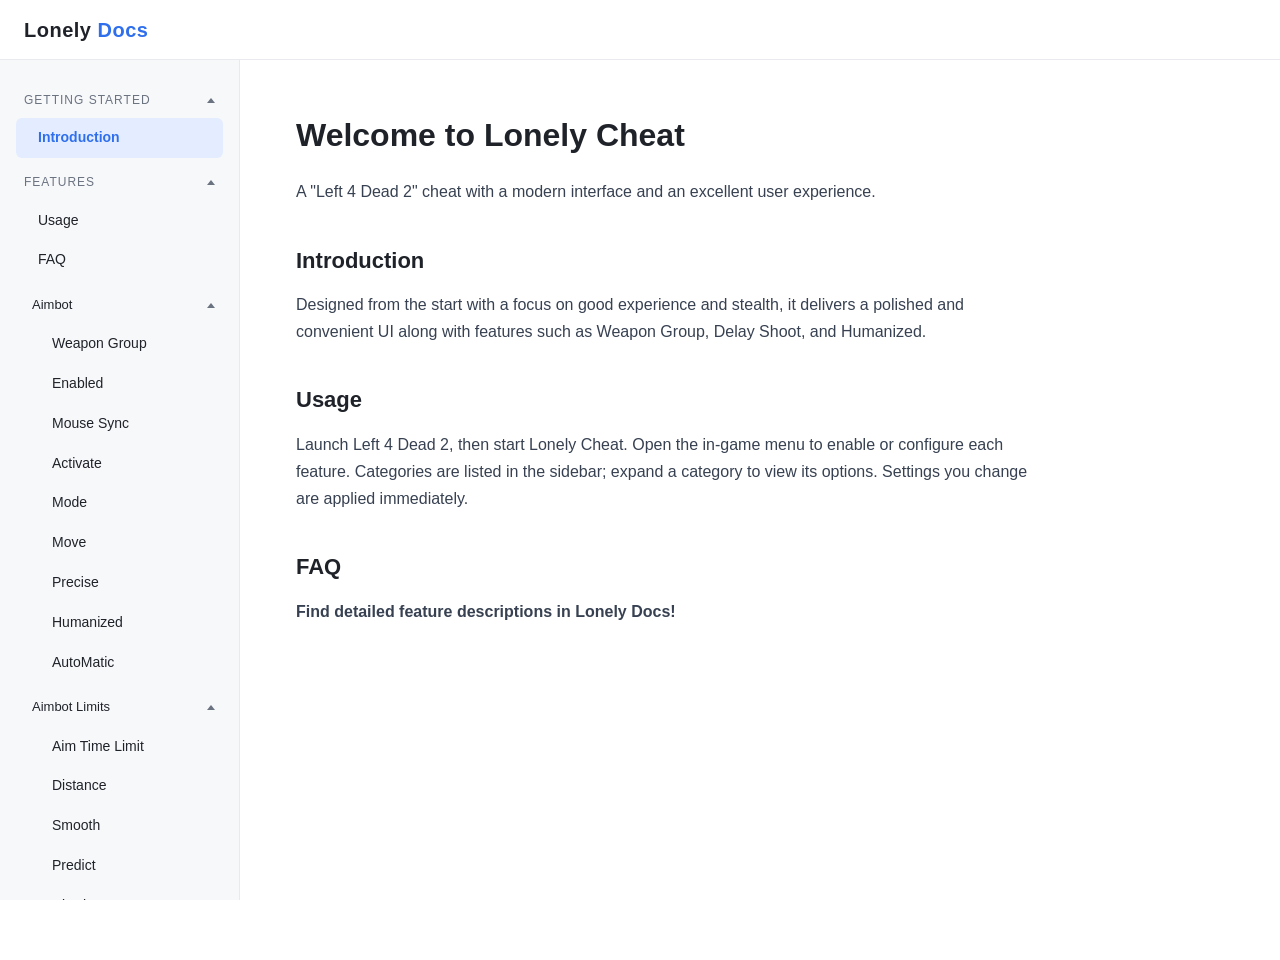
==== index.html @ dbe841a7 "Add files via upload" ====
<!DOCTYPE html>
<html lang="en" data-page-node-id="TWaEena0RB8zqycP73NaQF"><head data-page-node-id="ee7ue9ihK9LDxUNMTXbMJ4">
  <meta charset="UTF-8" data-page-node-id="ir3PbhLBGocO0jrNj20sPI">
  <meta name="viewport" content="width=device-width, initial-scale=1.0" data-page-node-id="0yFgNMS9uBbjNXcHf9KOQh">
  <title data-page-node-id="skh3lBYsMeI4KXrfyc61DO">Lonely Docs</title>
  <link rel="stylesheet" href="style.css">
</head>
<body data-page-node-id="sMgWPGtuJIekgWDn5IrTgH" style="">
  <header class="topbar" data-page-node-id="xSVtLVDdO28h2l5P3CCzaC">
    <div class="brand" data-page-node-id="O9jQbfUGD59q1PPh4cZnv0">Lonely<span class="accent" data-page-node-id="ARyO6evqen1qBCwlKN5RWr"> Docs</span></div>
  </header>

  <aside class="sidebar" data-page-node-id="xNDHbXEqD3BDfNd4djfxDy">
    <details class="nav-group" open="" data-page-node-id="PaTcEHODRsr4pSQj0HHpxf">
      <summary data-page-node-id="n2BCaDmBmj9myY1vTdAESM" style="">Getting Started</summary>
      <div class="nav-content" data-page-node-id="xqxPW1Cj2kSIGR5vb9UBGr"><div class="nav-inner" data-page-node-id="kvCGvlrpyUPJoiDVLfxTAM">
        <a href="#intro" class="active" data-page-node-id="cYjnLKFcjLoSVCtdJL9Pfv">Introduction</a>
      </div></div>
    </details>
    <details class="nav-group" open="" data-page-node-id="G42Qch5GoVU4BBoeBfenEx">
      <summary data-page-node-id="p2rBZmAOSNsaoQbU8z2923" style="">Features</summary>
      <div class="nav-content" data-page-node-id="YyXeVk9UZxmxxfqzjSUjbA"><div class="nav-inner" data-page-node-id="nFHi4CRagEG9JFHlyq8Exx">
        <a href="#usage" data-page-node-id="8CfilMLWXd7CyLxYHlJzac">Usage</a>
        <a href="#faq" data-page-node-id="7BvmZrFtnzemBhcYlGuAry">FAQ</a>

        <details class="nav-group sub" open="" data-page-node-id="ZcyasRo8X3AGGmtHTrOnH9">
          <summary data-page-node-id="n8AsLjGM885Q8MICvCVn1Y">Aimbot</summary>
          <div class="nav-content" data-page-node-id="xMd4qjWnEll45GNBcqU2BU"><div class="nav-inner" data-page-node-id="pjn4ZHjPscu2i6A7jBXuKR">
            <a href="aimbot.html#wp-group" data-page-node-id="ih8MF6CgJDy4vCEsTlDnn2">Weapon Group</a>
            <a href="aimbot.html#ab-enabled" data-page-node-id="GaJBde3t4aGHg0BXz0iu3w">Enabled</a>
            <a href="aimbot.html#ab-mouse-sync" data-page-node-id="p6qWrkGRvvMyDGLyC7roIQ">Mouse Sync</a>
            <a href="aimbot.html#ab-activate" data-page-node-id="NN9Zv8vB0vPOJeucFx1aSg">Activate</a>
            <a href="aimbot.html#ab-mode" data-page-node-id="aSmYmgAsTipD4ZfvuMBtuA">Mode</a>
            <a href="aimbot.html#ab-move" data-page-node-id="NJNJK8BIPd0UpeQEgKL50z">Move</a>
            <a href="aimbot.html#ab-precise" data-page-node-id="JxR42i6nMqmFwolBD2n1vH">Precise</a>
            <a href="aimbot.html#ab-humanized" data-page-node-id="OKYeSVNBA8SJhVqH8wqLEd">Humanized</a>
            <a href="aimbot.html#ab-automatic" data-page-node-id="y2AwFS7OewVr6ql2xG8SGG">AutoMatic</a>
          </div></div>
        </details>

        <details class="nav-group sub" open="" data-page-node-id="lItRyBbnXcdhk36mDoEo0g">
          <summary data-page-node-id="4dKaqZmADXINYpxAv7hKcH">Aimbot Limits</summary>
          <div class="nav-content" data-page-node-id="k6iFiEgJFjBFxoAZwPSDzd"><div class="nav-inner" data-page-node-id="aXehTtXccvfkNEH8EOS6Ac">
            <a href="aimbot-limits.html#ab-aim-time" data-page-node-id="qOqetUYJa8AOOSoJOgyKlt">Aim Time Limit</a>
            <a href="aimbot-limits.html#ab-distance" data-page-node-id="LsQmVUVCkGQHymhBBOCjoY">Distance</a>
            <a href="aimbot-limits.html#ab-smooth" data-page-node-id="e6GM3uGIUkSom4bpCIfx3R">Smooth</a>
            <a href="aimbot-limits.html#ab-predict" data-page-node-id="F0ggZhSdIBtI2J9vs88HyW">Predict</a>
            <a href="aimbot-limits.html#ab-hit-chance" data-page-node-id="vHSAYNyNOta3QDX9b6PkRX">Hit Chance</a>
            <a href="aimbot-limits.html#ab-delay-shoot" data-page-node-id="rvNHw4fclCj3ACQaocJsxa">Delay Shoot</a>
            <a href="aimbot-limits.html#ab-first-slow" data-page-node-id="aRW4kj8DMyCOgV3WytMHSE">First Slow</a>
            <a href="aimbot-limits.html#ab-rapid-fire" data-page-node-id="i9y10dtmdhIIC2ZEnWvCe2">Rapid Fire</a>
          </div></div>
        </details>

        <details class="nav-group sub" open="" data-page-node-id="lXVwEM5090tC0odi3JSQ8K">
          <summary data-page-node-id="eW1vblPpHkB7fGcJqtAYto">Triggerbot</summary>
          <div class="nav-content" data-page-node-id="qNYH9nYaJVcANs4E0U0DRW"><div class="nav-inner" data-page-node-id="EChI74fax3uPf43sAII1RZ">
            <a href="triggerbot.html#tb-enabled" data-page-node-id="fwYeqFAHas3UBxmi8RkMBd">Enabled</a>
            <a href="triggerbot.html#tb-first-slow" data-page-node-id="xT4IVGGMHdZ4PoCmOMq7Xe">First Slow</a>
            <a href="triggerbot.html#tb-hit-chance" data-page-node-id="ZRfhfoFPxeCx5cGEE6dvgs">Hit Chance</a>
            <a href="triggerbot.html#tb-interval" data-page-node-id="kDh1jlRz9L4kw3YSsKC0jn">Interval Delay</a>
            <a href="triggerbot.html#tb-distance" data-page-node-id="H180IXBg88IxCFAx7kUl0o">Distance</a>
            <a href="triggerbot.html#tb-hitbox" data-page-node-id="hgl7Bv8HWl9ArusDmr9Vnm">Hitbox</a>
          </div></div>
        </details>

        <details class="nav-group sub" open="" data-page-node-id="dVdD29XwjK5GXms2Pt1NPN">
          <summary data-page-node-id="58vghEGIk3pVf2wVqf660S">Accuracy</summary>
          <div class="nav-content" data-page-node-id="sbp4ESzG08lYNL7BMuvemH"><div class="nav-inner" data-page-node-id="MiDG7jLFzBpHm8aoHAQDzM">
            <a href="accuracy.html#ac-norecoil" data-page-node-id="vQRu5WKw6f71oNGrpXhM0z">No Recoil</a>
            <a href="accuracy.html#ac-nospread" data-page-node-id="R9jWr6EyrMbxyQLiay8FdL">No Spread</a>
            <a href="accuracy.html#ac-noshake" data-page-node-id="glDw109UuOpJzwPVCSbkc0">No Screen Shake</a>
          </div></div>
        </details>

        <details class="nav-group sub" open="" data-page-node-id="Tn4T3VrcgkAGGV745ziRrP">
          <summary data-page-node-id="bOQXM1XTjp7M5SVrWeGANk">Misc</summary>
          <div class="nav-content" data-page-node-id="Ajm83OCKwzDvGNaeAAD6NW"><div class="nav-inner" data-page-node-id="UtkhzA6m7gKbJ1bdM4V119">
            <a href="misc.html#mi-bunnyhop" data-page-node-id="6PoNqDSYaEaQRQOG0sN0O4">Bunnyhop</a>
            <a href="misc.html#mi-fastladder" data-page-node-id="DVqbc0P99hbdyAO3DPWggT">Fast Ladder</a>
            <a href="misc.html#mi-viewmodel" data-page-node-id="EHdGiPhzs2AkBzVZDO3jPZ">Viewmodel</a>
            <a href="misc.html#mi-nofog" data-page-node-id="yUo5xD4yjcY9yEqe0eJ81b">No Fog</a>
            <a href="misc.html#mi-novomit" data-page-node-id="5Jgp1fFqFs9CfNZgRJO3Mm">No Vomit</a>
            <a href="misc.html#mi-flashboost" data-page-node-id="PhL8jOjyQE7Bf3LIoPqLQd">Flash Boost</a>
            <a href="misc.html#mi-fullbright" data-page-node-id="0Z0YBsJDYopN18KsPZSJHn">FullBright</a>
            <a href="misc.html#mi-antishake" data-page-node-id="mUqtXb8uyFYW4V0qksov1j">Anti Shake</a>
          </div></div>
        </details>

        <details class="nav-group sub" open="" data-page-node-id="lfMfId5TidvpCZSdYkoL1k">
          <summary data-page-node-id="P5CHlW1HJjmwjEGL5zxazS">Settings</summary>
          <div class="nav-content" data-page-node-id="qYrVrE0GwadD0edWmm81ve"><div class="nav-inner" data-page-node-id="4ZlSs5T3UVnMNRsN0IBHpP">
            <a href="settings.html#st-watermark" data-page-node-id="lgEP5XFWJjDEG5EECeaI3q">Watermark</a>
          </div></div>
        </details>
      </div></div>
    </details>
  </aside>

  <main class="content" data-page-node-id="n5rQM5dyoZBOVCFRZSe1HP">
    <h1 data-page-node-id="Ys73UwlNND5XVE8SqMrUj9" style="">Welcome to Lonely Cheat</h1>
    <p data-page-node-id="o4NbtX8kN3cHf05vrxx0iq" style="white-space: pre-wrap;">A "Left 4 Dead 2" cheat with a modern interface and an excellent user experience.​</p>

    <h2 id="intro" data-page-node-id="KonEO6SugsaD9ngTZtJTzR" style="">Introduction</h2>
    <p data-page-node-id="NDhQqxRI0zFq2WC5O8KazL" style="">Designed from the start with a focus on good experience and stealth, it delivers a polished and convenient UI along with features such as Weapon Group, Delay Shoot, and Humanized.</p>

    <h2 id="usage" data-page-node-id="glwX3oY5sf7pOa6c6clodJ">Usage</h2>
    <p data-page-node-id="oDlZcldVbht5SlQgDCo035">Launch Left 4 Dead 2, then start Lonely Cheat. Open the in-game menu to enable or configure each feature. Categories are listed in the sidebar; expand a category to view its options. Settings you change are applied immediately.</p>

    <h2 id="faq" data-page-node-id="5yMVY4iMCwjZnVvJyCMXp2" style="">FAQ</h2>
    <p data-page-node-id="3Nm5QZPl91nzkyF8QMyoKw" style=""><b data-page-node-id="Bne3fK2LvGi6T0SQ1JD2Oj">Find detailed feature descriptions in Lonely Docs!</b></p>
  </main>

  <script data-page-node-id="G01HqoVSjpKIzFM3GFr7o5">
    // Collapse/expand: clicking a group title toggles .collapsed; CSS grid row height transition plays the animation
    document.querySelectorAll('.sidebar .nav-group > summary').forEach(function (summary) {
      summary.addEventListener('click', function (e) {
        e.preventDefault();
        summary.parentElement.classList.toggle('collapsed');
      });
    });

    // Document highlight: move active state to the clicked doc
    document.querySelectorAll('.sidebar a').forEach(function (link) {
      link.addEventListener('click', function () {
        document.querySelectorAll('.sidebar a.active').forEach(function (a) {
          a.classList.remove('active');
        });
        link.classList.add('active');
      });
    });
  </script>
</body></html>
---- style.css ----
:root {
  --bg: #ffffff;
  --sidebar-bg: #f7f8fa;
  --border: #e8eaed;
  --text: #1f2329;
  --text-muted: #6b7280;
  --accent: #2f6fed;
}

* { box-sizing: border-box; margin: 0; padding: 0; }

html, body { height: 100%; }

body {
  font-family: -apple-system, BlinkMacSystemFont, "Segoe UI", "PingFang SC",
               "Hiragino Sans GB", "Microsoft YaHei", sans-serif;
  color: var(--text);
  background: var(--bg);
  line-height: 1.7;
}

/* Top bar */
.topbar {
  position: fixed;
  top: 0; left: 0; right: 0;
  height: 60px;
  display: flex;
  align-items: center;
  padding: 0 24px;
  background: var(--bg);
  border-bottom: 1px solid var(--border);
  z-index: 10;
}

.topbar .brand {
  font-size: 20px;
  font-weight: 700;
  letter-spacing: 0.5px;
  color: var(--text);
}

.topbar .brand .accent { color: var(--accent); }

/* Sidebar */
.sidebar {
  position: fixed;
  top: 60px; left: 0; bottom: 0;
  width: 240px;
  background: var(--sidebar-bg);
  border-right: 1px solid var(--border);
  padding: 16px 16px;
  overflow-y: auto;
}

/* Collapsible sidebar groups */
.sidebar .nav-group { margin: 6px 0; }

.sidebar summary {
  display: flex;
  align-items: center;
  justify-content: space-between;
  list-style: none;
  cursor: pointer;
  user-select: none;
  padding: 8px;
  border-radius: 6px;
  font-size: 12px;
  text-transform: uppercase;
  letter-spacing: 1px;
  color: var(--text-muted);
}

.sidebar summary::-webkit-details-marker { display: none; }
.sidebar summary:hover { background: #eceef1; }

.sidebar summary::after {
  content: "";
  width: 0; height: 0;
  border-left: 4px solid transparent;
  border-right: 4px solid transparent;
  border-top: 5px solid var(--text-muted);
  transition: transform .25s ease;
}

/* Arrow points up when expanded, down when collapsed */
.sidebar .nav-group:not(.collapsed) summary::after { transform: rotate(180deg); }

/* Expand/collapse animation for group content (grid row height, height-adaptive) */
.sidebar .nav-content {
  display: grid;
  grid-template-rows: 1fr;
  transition: grid-template-rows .28s ease;
}
.sidebar .nav-group.collapsed .nav-content { grid-template-rows: 0fr; }
.sidebar .nav-content > .nav-inner { overflow: hidden; min-height: 0; }

/* Nested sub-category collapsible bar (indented, visually a child) */
.sidebar .nav-group.sub { margin-left: 4px; }
.sidebar .nav-group.sub > summary {
  font-size: 13px;
  text-transform: none;
  letter-spacing: 0;
  color: var(--text);
  padding-left: 12px;
}
.sidebar .nav-group.sub a { padding-left: 32px; }

.sidebar .nav-group a {
  display: block;
  padding: 8px 8px 8px 22px;
  border-radius: 6px;
  color: var(--text);
  text-decoration: none;
  font-size: 14px;
}

.sidebar .nav-group a:hover { background: #eceef1; }
.sidebar .nav-group a.active { background: #e3edff; color: var(--accent); font-weight: 600; }

/* Content area */
.content {
  margin-left: 240px;
  margin-top: 60px;
  padding: 48px 56px;
  max-width: 860px;
}

.content h1 { font-size: 32px; margin-bottom: 16px; }
.content h2 { font-size: 22px; margin: 36px 0 12px; }
.content h3 { font-size: 18px; margin: 28px 0 10px; }
.content h4 { font-size: 15px; margin: 20px 0 8px; color: #374151; }
.content p { margin-bottom: 16px; color: #374151; }
.content ul { margin: 0 0 16px 22px; }
.content li { margin-bottom: 6px; color: #374151; }
.content code {
  background: #f1f2f4;
  padding: 2px 6px;
  border-radius: 4px;
  font-size: 13px;
}

.card {
  border: 1px solid var(--border);
  border-radius: 10px;
  padding: 20px 24px;
  margin: 20px 0;
  background: #fafbfc;
}

@media (max-width: 720px) {
  .sidebar { display: none; }
  .content { margin-left: 0; padding: 32px 20px; }
}

/* Respect users who prefer reduced motion */
@media (prefers-reduced-motion: reduce) {
  .sidebar .nav-content,
  .sidebar summary::after { transition: none; }
}
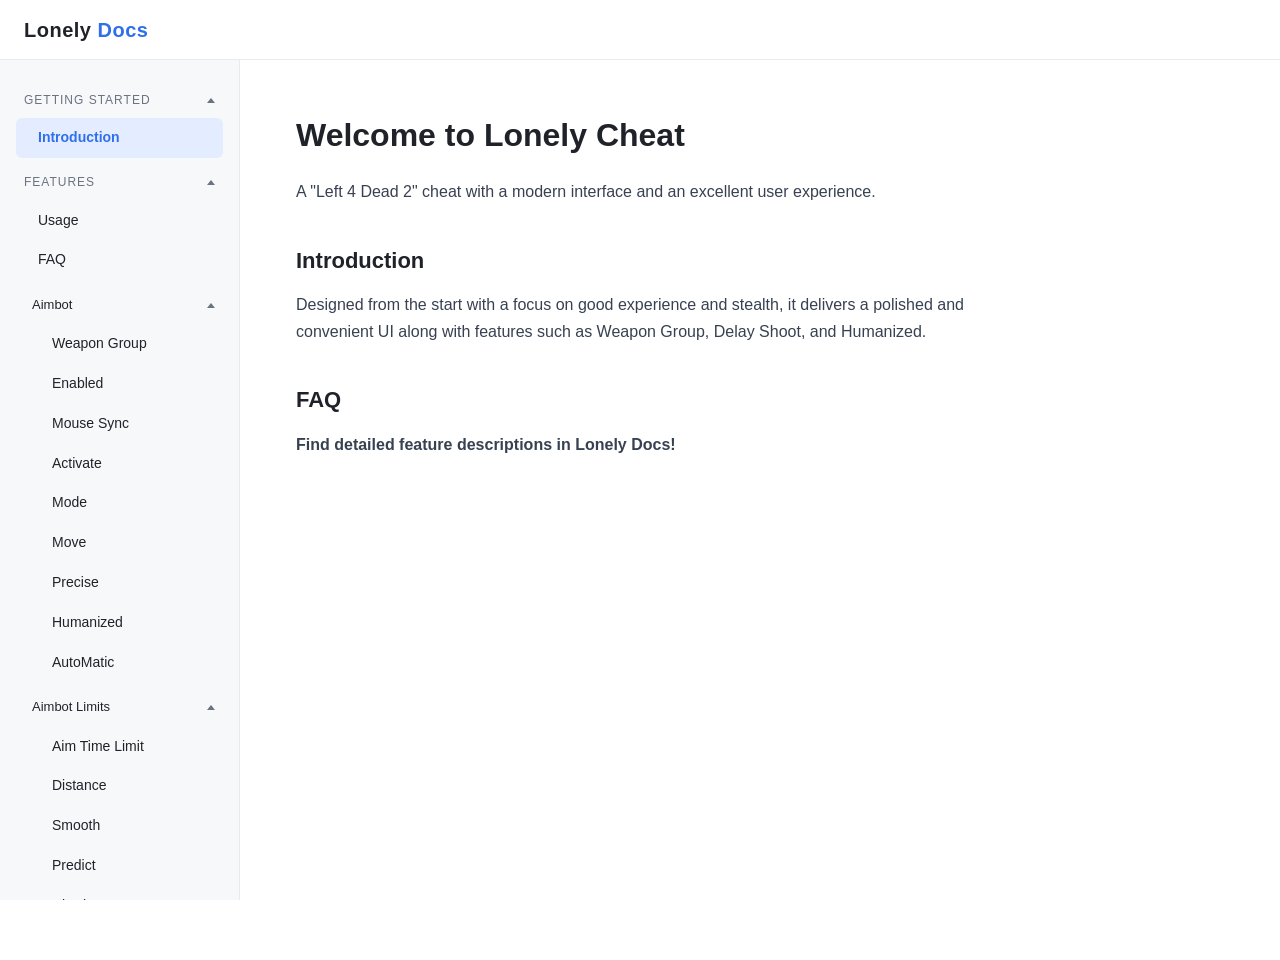
==== commit 2bbb8784: "Update index.html" ====
--- a/index.html
+++ b/index.html
@@ -104,9 +104,6 @@
     <h2 id="intro" data-page-node-id="KonEO6SugsaD9ngTZtJTzR" style="">Introduction</h2>
     <p data-page-node-id="NDhQqxRI0zFq2WC5O8KazL" style="">Designed from the start with a focus on good experience and stealth, it delivers a polished and convenient UI along with features such as Weapon Group, Delay Shoot, and Humanized.</p>
 
-    <h2 id="usage" data-page-node-id="glwX3oY5sf7pOa6c6clodJ">Usage</h2>
-    <p data-page-node-id="oDlZcldVbht5SlQgDCo035">Launch Left 4 Dead 2, then start Lonely Cheat. Open the in-game menu to enable or configure each feature. Categories are listed in the sidebar; expand a category to view its options. Settings you change are applied immediately.</p>
-
     <h2 id="faq" data-page-node-id="5yMVY4iMCwjZnVvJyCMXp2" style="">FAQ</h2>
     <p data-page-node-id="3Nm5QZPl91nzkyF8QMyoKw" style=""><b data-page-node-id="Bne3fK2LvGi6T0SQ1JD2Oj">Find detailed feature descriptions in Lonely Docs!</b></p>
   </main>
